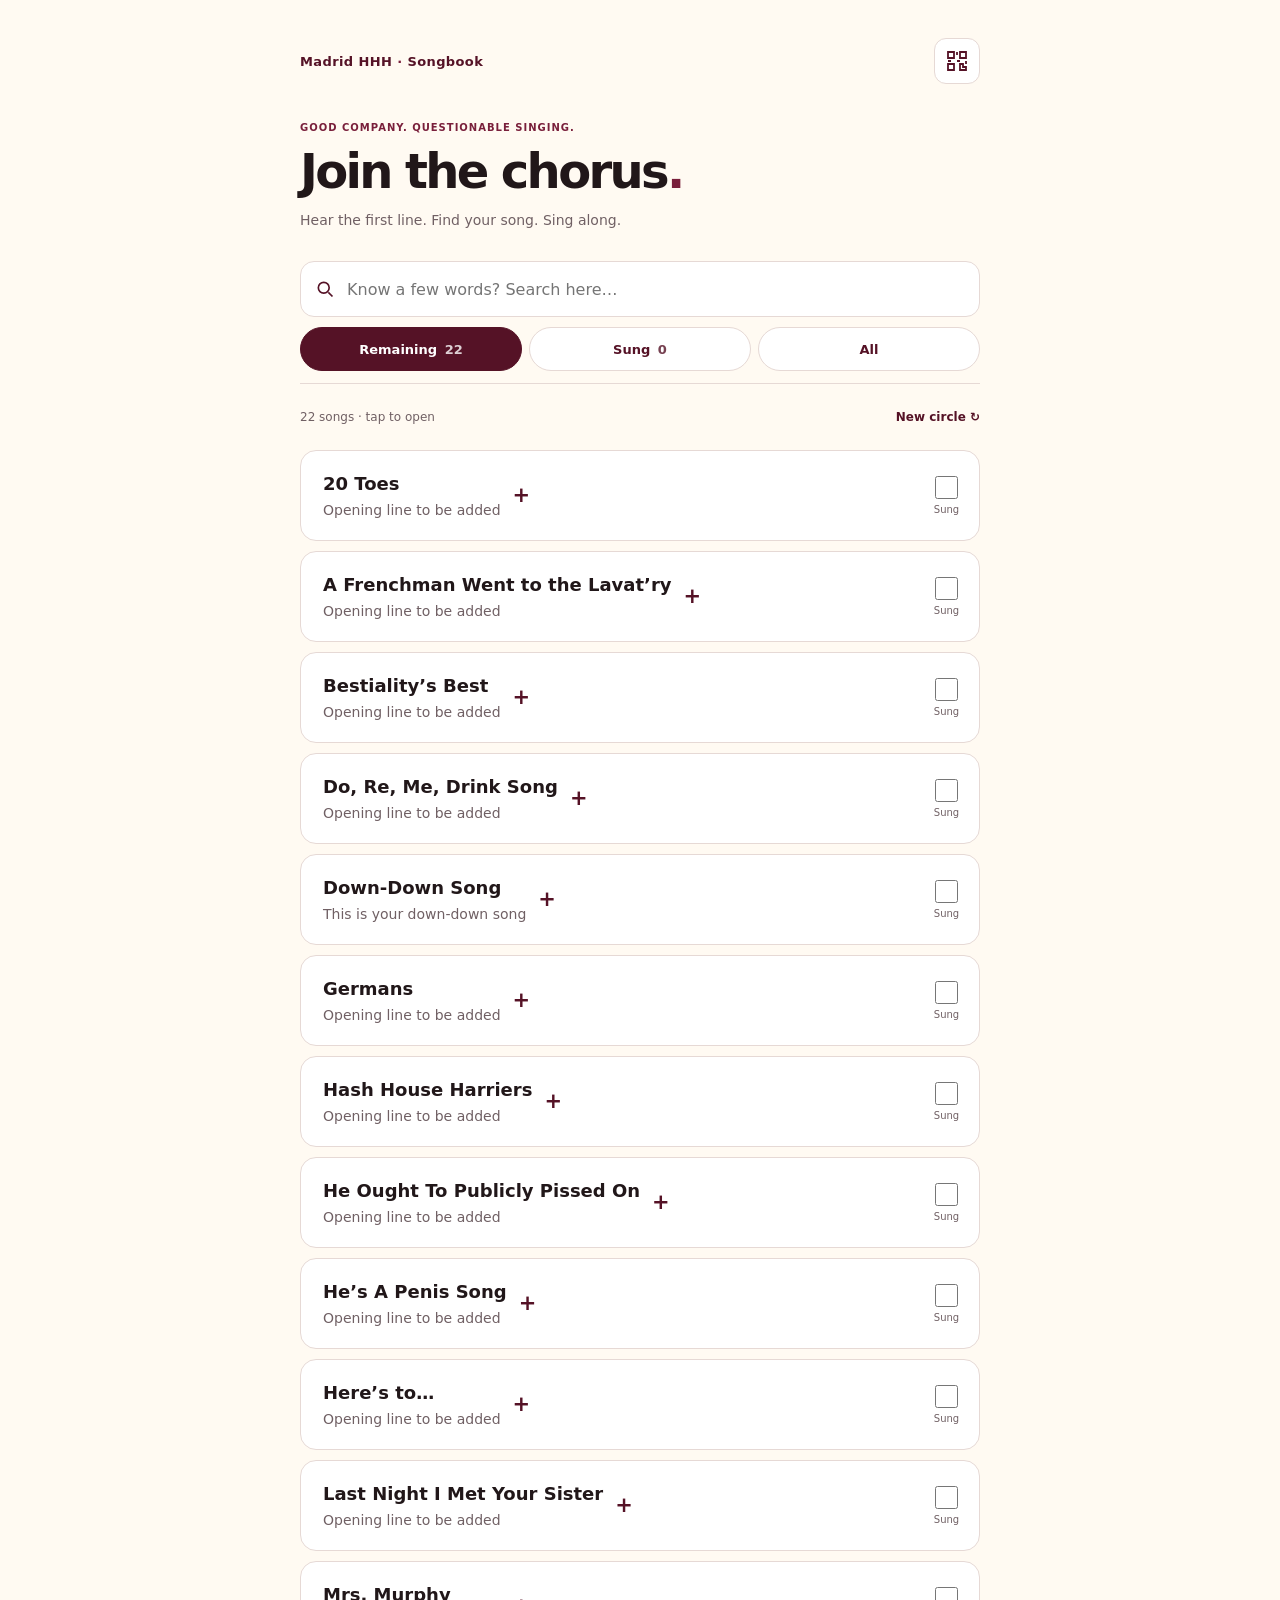
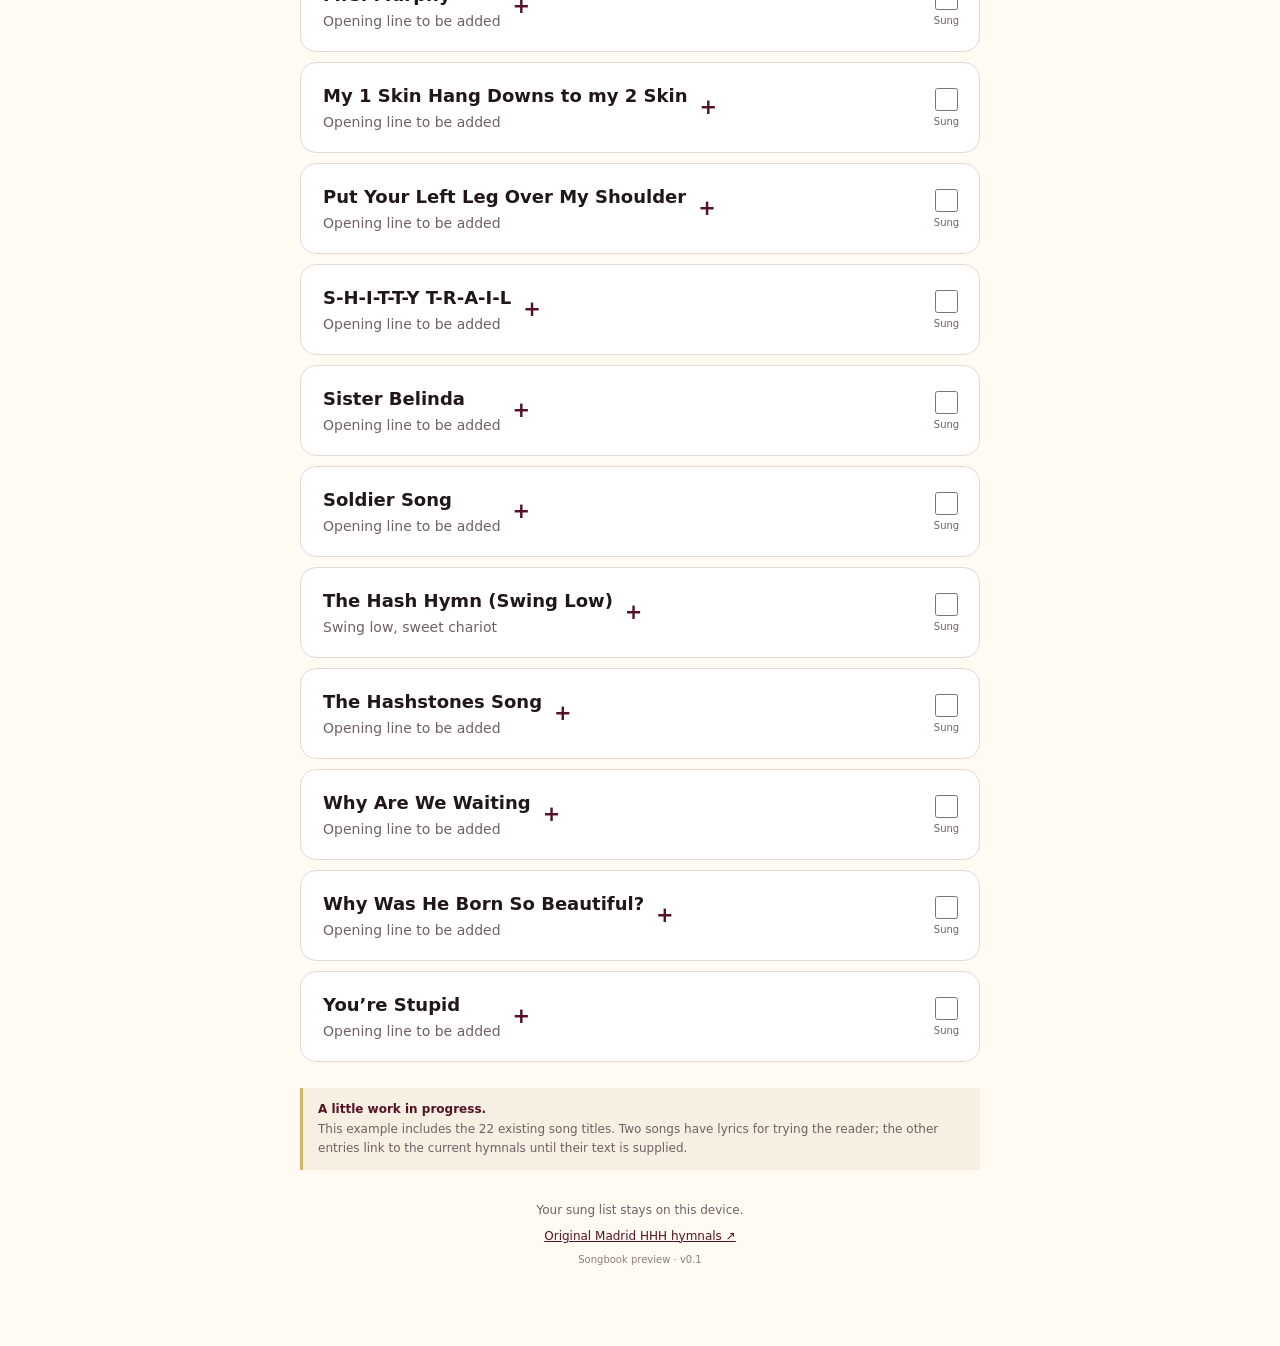
==== songs/index.html @ c1722402 "Add mobile-first pocket songbook interaction preview" ====
<!doctype html>
<html lang="en">
<head>
  <meta charset="utf-8">
  <meta name="viewport" content="width=device-width,initial-scale=1">
  <meta name="theme-color" content="#551226">
  <meta name="description" content="Madrid HHH pocket songbook. Find a song, join the chorus, and keep track of what you've sung.">
  <title>Songbook · Madrid HHH</title>
  <link rel="stylesheet" href="songbook.css">
  <script src="vendor/qrcode.js" defer></script>
  <script src="songs.js" defer></script>
  <script src="songbook.js" defer></script>
</head>
<body>
  <a class="skip" href="#songs">Skip to songs</a>
  <div class="page">
    <header>
      <div class="brand-row"><a class="brand" href="../">Madrid HHH <span>·</span> Songbook</a><button id="share" class="icon-button" aria-label="Share songbook and show QR code"><svg viewBox="0 0 24 24" fill="none" stroke="currentColor" stroke-width="1.8" aria-hidden="true"><path d="M9 3H3v6h6zM21 3h-6v6h6zM9 15H3v6h6zM15 15h3v3h3v3h-6zM21 12v3M12 3v3M12 12h3M3 12h3"/></svg></button></div>
      <div class="eyebrow">Good company. Questionable singing.</div>
      <h1>Join the chorus<span>.</span></h1>
      <p class="intro">Hear the first line. Find your song. Sing along.</p>
    </header>
    <section class="controls" aria-label="Find a song">
      <label class="search"><svg viewBox="0 0 24 24" fill="none" stroke="currentColor" stroke-width="2" aria-hidden="true"><circle cx="10.5" cy="10.5" r="6.5"/><path d="m16 16 5 5"/></svg><span class="sr-only">Search titles, opening lines or lyrics</span><input id="search" type="search" placeholder="Know a few words? Search here…" autocomplete="off"></label>
      <div class="filters" role="group" aria-label="Show songs"><button data-filter="remaining" aria-pressed="true">Remaining <span id="remaining-count"></span></button><button data-filter="sung" aria-pressed="false">Sung <span id="sung-count"></span></button><button data-filter="all" aria-pressed="false">All</button></div>
    </section>
    <div class="list-heading"><p id="results" role="status" aria-live="polite"></p><button class="text-button" id="reset">New circle ↻</button></div>
    <main id="songs" tabindex="-1"></main>
    <noscript><p>This interactive preview needs JavaScript. <a href="https://madridhhh.com/hash-hymnals/">Read the current hymnals here.</a></p></noscript>
    <aside class="preview-note"><strong>A little work in progress.</strong> This example includes the 22 existing song titles. Two songs have lyrics for trying the reader; the other entries link to the current hymnals until their text is supplied.</aside>
    <footer><p>Your sung list stays on this device.</p><a href="https://madridhhh.com/hash-hymnals/">Original Madrid HHH hymnals ↗</a><p class="version">Songbook preview · v0.1</p></footer>
  </div>
  <div id="toast" class="toast" hidden><span id="toast-message" role="status"></span><button id="undo">Undo</button></div>
  <dialog id="share-dialog" aria-labelledby="share-title"><div class="dialog-top"><h2 id="share-title">Bring everyone in.</h2><button class="icon-button close" aria-label="Close sharing">×</button></div><p>Scan this code to open the songbook.</p><div id="qr"></div><p id="local-note" hidden>This is a local preview. Its QR code will work on other phones once the page is hosted.</p><label class="sr-only" for="share-url">Songbook URL</label><input id="share-url" readonly><button id="copy" class="primary">Copy link</button><p id="copy-status" role="status"></p></dialog>
  <dialog id="reset-dialog" aria-labelledby="reset-title"><h2 id="reset-title">A fresh circle?</h2><p>Bring all your sung songs back into the list.</p><div class="dialog-actions"><button class="close">Keep this circle</button><button id="confirm-reset" class="primary">Start fresh</button></div></dialog>
</body>
</html>
---- songs/songbook.css ----
:root{--wine:#551226;--wine-mid:#791f3b;--cream:#f6efe2;--paper:#fffaf2;--ink:#211719;--muted:#706064;--line:#e6d9d5;--gold:#d7b56d;font-family:system-ui,-apple-system,BlinkMacSystemFont,"Segoe UI",sans-serif;color:var(--ink);background:var(--paper);font-synthesis:none}
*{box-sizing:border-box}body{margin:0}button,input{font:inherit}button,a,input{-webkit-tap-highlight-color:transparent}button{cursor:pointer}button:focus-visible,a:focus-visible,input:focus-visible,main:focus-visible{outline:3px solid #a76618;outline-offset:4px}a{color:var(--wine)}button{min-height:46px;border:1px solid var(--line);border-radius:12px;background:white;color:var(--wine);font-weight:650;padding:10px 14px}button:hover{background:var(--cream)}[hidden]{display:none!important}.page{width:min(100% - 36px,680px);margin:auto}header{padding:22px 0 20px}.brand-row{display:flex;align-items:center;justify-content:space-between;gap:12px;margin-bottom:28px}.brand{font-size:13px;font-weight:800;letter-spacing:.03em;text-decoration:none}.brand span,h1 span{color:var(--wine-mid)}.icon-button{width:46px;flex-shrink:0;padding:10px;display:grid;place-items:center}.icon-button svg{width:24px;height:24px}.eyebrow{text-transform:uppercase;letter-spacing:.1em;font-size:10px;font-weight:750;color:var(--wine-mid)}h1{font-size:clamp(32px,8.5vw,48px);line-height:1.1;letter-spacing:-.055em;margin:12px 0}p{line-height:1.55}.intro{color:var(--muted);font-size:14px;margin:0}.controls{position:sticky;top:0;z-index:3;background:var(--paper);padding:10px 0 12px;border-bottom:1px solid var(--line)}.search{display:flex;align-items:center;gap:10px;background:white;border:1px solid var(--line);border-radius:14px;padding:0 14px}.search svg{width:20px;height:20px;flex-shrink:0;color:var(--wine)}input[type=search]{width:100%;min-width:0;border:0;background:transparent;min-height:54px;font-size:16px;color:var(--ink)}input[type=search]:focus{outline-offset:0}.filters{display:flex;gap:7px;margin-top:10px}.filters button{border-radius:99px;min-height:44px;font-size:13px;flex:1;white-space:nowrap;padding:9px 10px}.filters button[aria-pressed=true]{background:var(--wine);color:white;border-color:var(--wine)}.filters span{opacity:.8;margin-left:3px}.list-heading{display:flex;align-items:center;justify-content:space-between;gap:8px;padding:10px 0}.list-heading p{font-size:12px;color:var(--muted);margin:0}.text-button{border:0;background:transparent;font-size:12px;padding-right:0}.song{background:white;border:1px solid var(--line);border-radius:16px;margin-bottom:10px;overflow:hidden;scroll-margin-top:150px}.song.open{border-color:#b58a97;box-shadow:0 6px 22px #55122609}.song-heading{display:flex;align-items:center;margin:0}.toggle{display:flex;align-items:center;justify-content:space-between;gap:12px;flex:1;min-width:0;border:0;text-align:left;padding:18px 16px;border-radius:0;background:transparent;min-height:89px;color:var(--ink)}.song-title{display:block;font-size:16px;font-weight:750;line-height:1.35;overflow-wrap:anywhere}.first-line{display:block;font-size:13px;line-height:1.4;font-weight:400;color:var(--muted);margin-top:5px}.chevron{font-size:21px;line-height:1;color:var(--wine);flex-shrink:0}.sung-label{padding:10px 15px 10px 5px;display:flex;align-items:center;flex-direction:column;gap:5px;color:var(--muted);font-size:10px;cursor:pointer;min-width:55px}.sung-label input{width:23px;height:23px;margin:0;accent-color:var(--wine);cursor:pointer}.lyrics-panel{padding:0 18px 20px;border-top:1px solid var(--line)}.reader-tools{display:flex;align-items:center;justify-content:space-between;gap:10px;padding:12px 0}.reader-tools small{color:var(--muted);font-size:11px}.reader-tools button{padding:6px 11px;min-width:44px}.lyrics{white-space:pre-wrap;font-size:var(--lyric-size,20px);line-height:1.65;margin:10px 0 24px;overflow-wrap:anywhere}.lyric-note{font-size:13px;color:var(--muted)}.missing{background:var(--paper);padding:16px;border-radius:12px;font-size:14px}.empty{text-align:center;padding:40px 15px;color:var(--muted)}.empty strong{display:block;color:var(--wine);font-size:21px}.preview-note{font-size:12px;color:var(--muted);border-left:3px solid var(--gold);padding:12px 15px;margin-top:26px;background:var(--cream);line-height:1.6}.preview-note strong{display:block;color:var(--wine)}footer{text-align:center;color:var(--muted);font-size:12px;padding:22px 0 70px}footer p{margin:9px 0}.version{font-size:10px;opacity:.8}.toast{position:fixed;bottom:max(18px,env(safe-area-inset-bottom));left:50%;transform:translateX(-50%);z-index:8;width:min(calc(100% - 28px),470px);display:flex;align-items:center;justify-content:space-between;gap:12px;background:var(--wine);color:white;padding:10px 16px;border-radius:15px;box-shadow:0 5px 25px #21171930;font-size:13px}.toast button{background:transparent;color:white;border-color:#ffffff66}dialog{border:1px solid var(--line);border-radius:22px;padding:24px;width:min(calc(100% - 30px),420px);color:var(--ink);background:var(--paper)}dialog::backdrop{background:#21171999}dialog h2{font-size:24px;letter-spacing:-.04em;margin:0}.dialog-top{display:flex;align-items:center;justify-content:space-between;gap:10px}.dialog-top .close{font-size:23px}dialog p{font-size:14px;color:var(--muted)}#qr{background:white;padding:16px;border-radius:14px;display:grid;place-items:center}#qr svg{display:block;width:min(100%,240px);height:auto}#share-url{width:100%;padding:12px;border:1px solid var(--line);border-radius:10px;font-size:12px;margin:16px 0;min-height:44px}.primary{background:var(--wine);color:white;border-color:var(--wine)}.primary:hover{background:var(--wine-mid)}#copy{width:100%}.dialog-actions{display:flex;gap:10px;margin-top:20px}.dialog-actions button{flex:1}.sr-only{position:absolute;width:1px;height:1px;padding:0;margin:-1px;overflow:hidden;clip:rect(0,0,0,0);white-space:nowrap;border:0}.skip{position:absolute;left:12px;top:-100px;z-index:10;background:white;padding:14px}.skip:focus{top:12px}@media(min-width:700px){header{padding-top:38px}.brand-row{margin-bottom:38px}.toggle{padding:20px 22px}.song-title{font-size:18px}.first-line{font-size:14px}}@media(prefers-reduced-motion:no-preference){.song{transition:border-color .15s}.chevron{transition:transform .15s}}@media print{.controls,.list-heading,.sung-label,footer,.toast,.reader-tools,.preview-note,#share{display:none}.lyrics-panel[hidden]{display:block!important}.song{break-inside:avoid}.page{width:100%}}
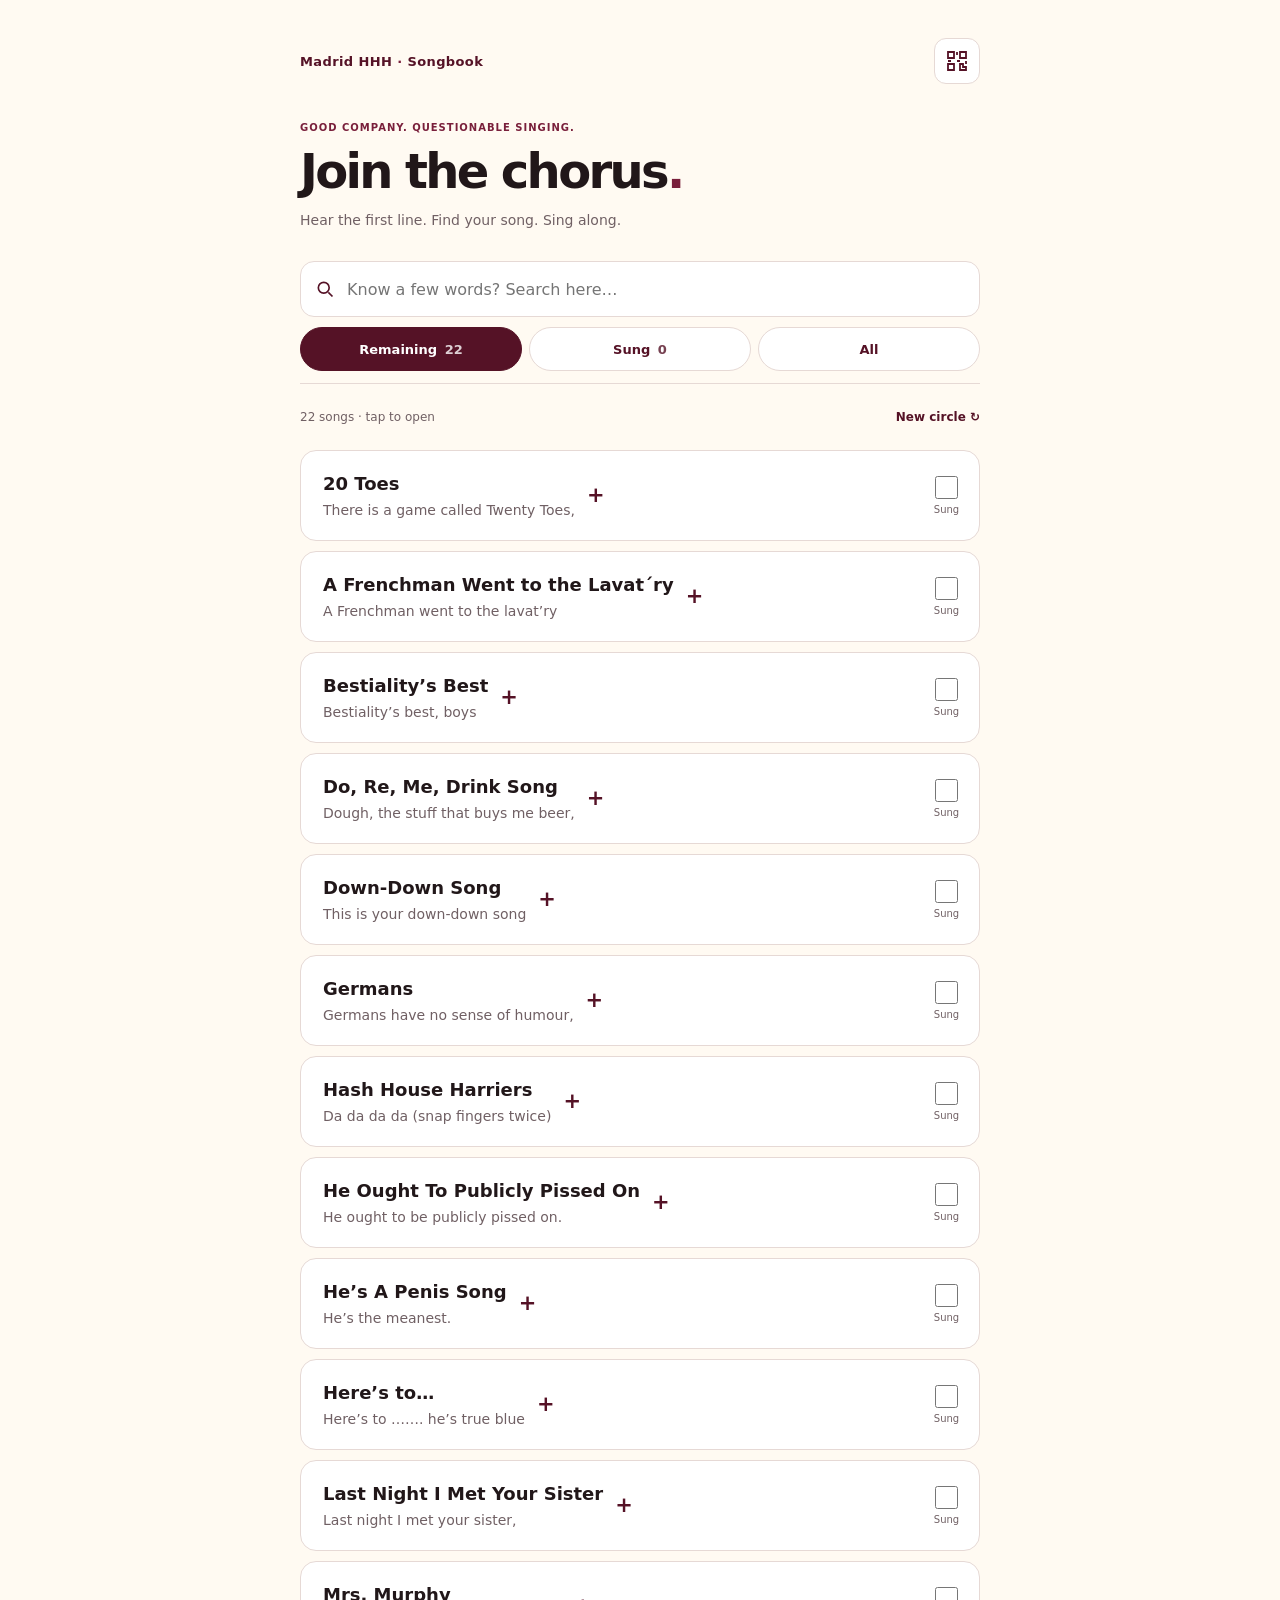
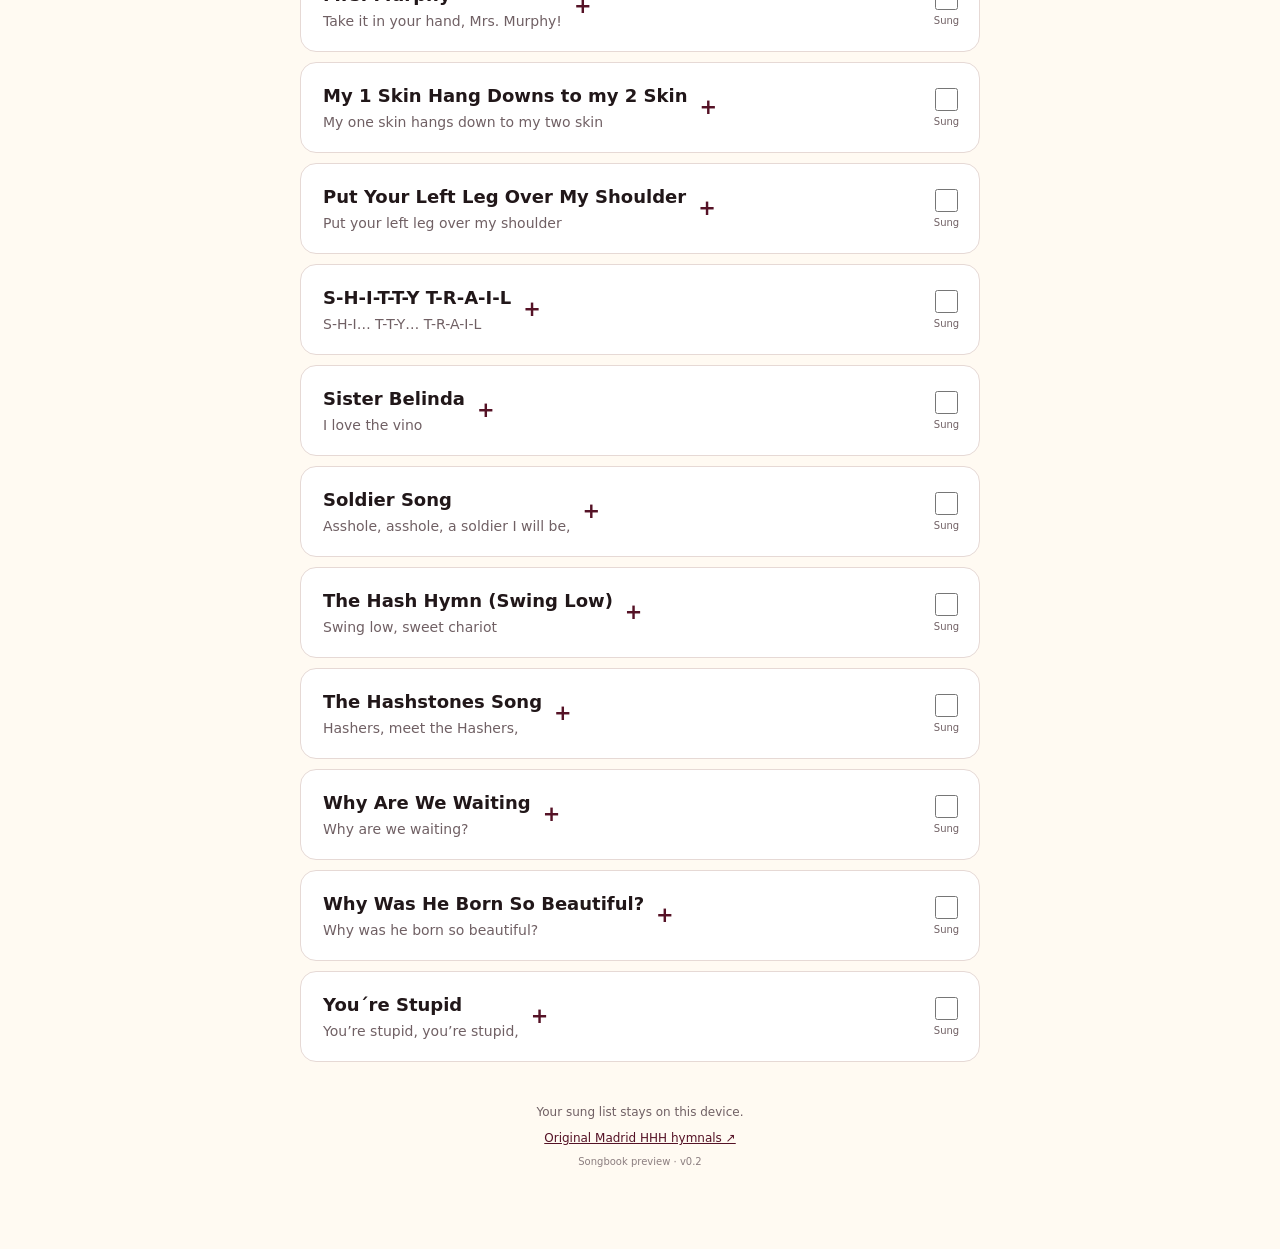
==== commit 962dbcb3: "Populate all 22 songs with user-supplied Madrid lyrics" ====
--- a/songs/index.html
+++ b/songs/index.html
@@ -27,8 +27,7 @@
     <div class="list-heading"><p id="results" role="status" aria-live="polite"></p><button class="text-button" id="reset">New circle ↻</button></div>
     <main id="songs" tabindex="-1"></main>
     <noscript><p>This interactive preview needs JavaScript. <a href="https://madridhhh.com/hash-hymnals/">Read the current hymnals here.</a></p></noscript>
-    <aside class="preview-note"><strong>A little work in progress.</strong> This example includes the 22 existing song titles. Two songs have lyrics for trying the reader; the other entries link to the current hymnals until their text is supplied.</aside>
-    <footer><p>Your sung list stays on this device.</p><a href="https://madridhhh.com/hash-hymnals/">Original Madrid HHH hymnals ↗</a><p class="version">Songbook preview · v0.1</p></footer>
+    <footer><p>Your sung list stays on this device.</p><a href="https://madridhhh.com/hash-hymnals/">Original Madrid HHH hymnals ↗</a><p class="version">Songbook preview · v0.2</p></footer>
   </div>
   <div id="toast" class="toast" hidden><span id="toast-message" role="status"></span><button id="undo">Undo</button></div>
   <dialog id="share-dialog" aria-labelledby="share-title"><div class="dialog-top"><h2 id="share-title">Bring everyone in.</h2><button class="icon-button close" aria-label="Close sharing">×</button></div><p>Scan this code to open the songbook.</p><div id="qr"></div><p id="local-note" hidden>This is a local preview. Its QR code will work on other phones once the page is hosted.</p><label class="sr-only" for="share-url">Songbook URL</label><input id="share-url" readonly><button id="copy" class="primary">Copy link</button><p id="copy-status" role="status"></p></dialog>
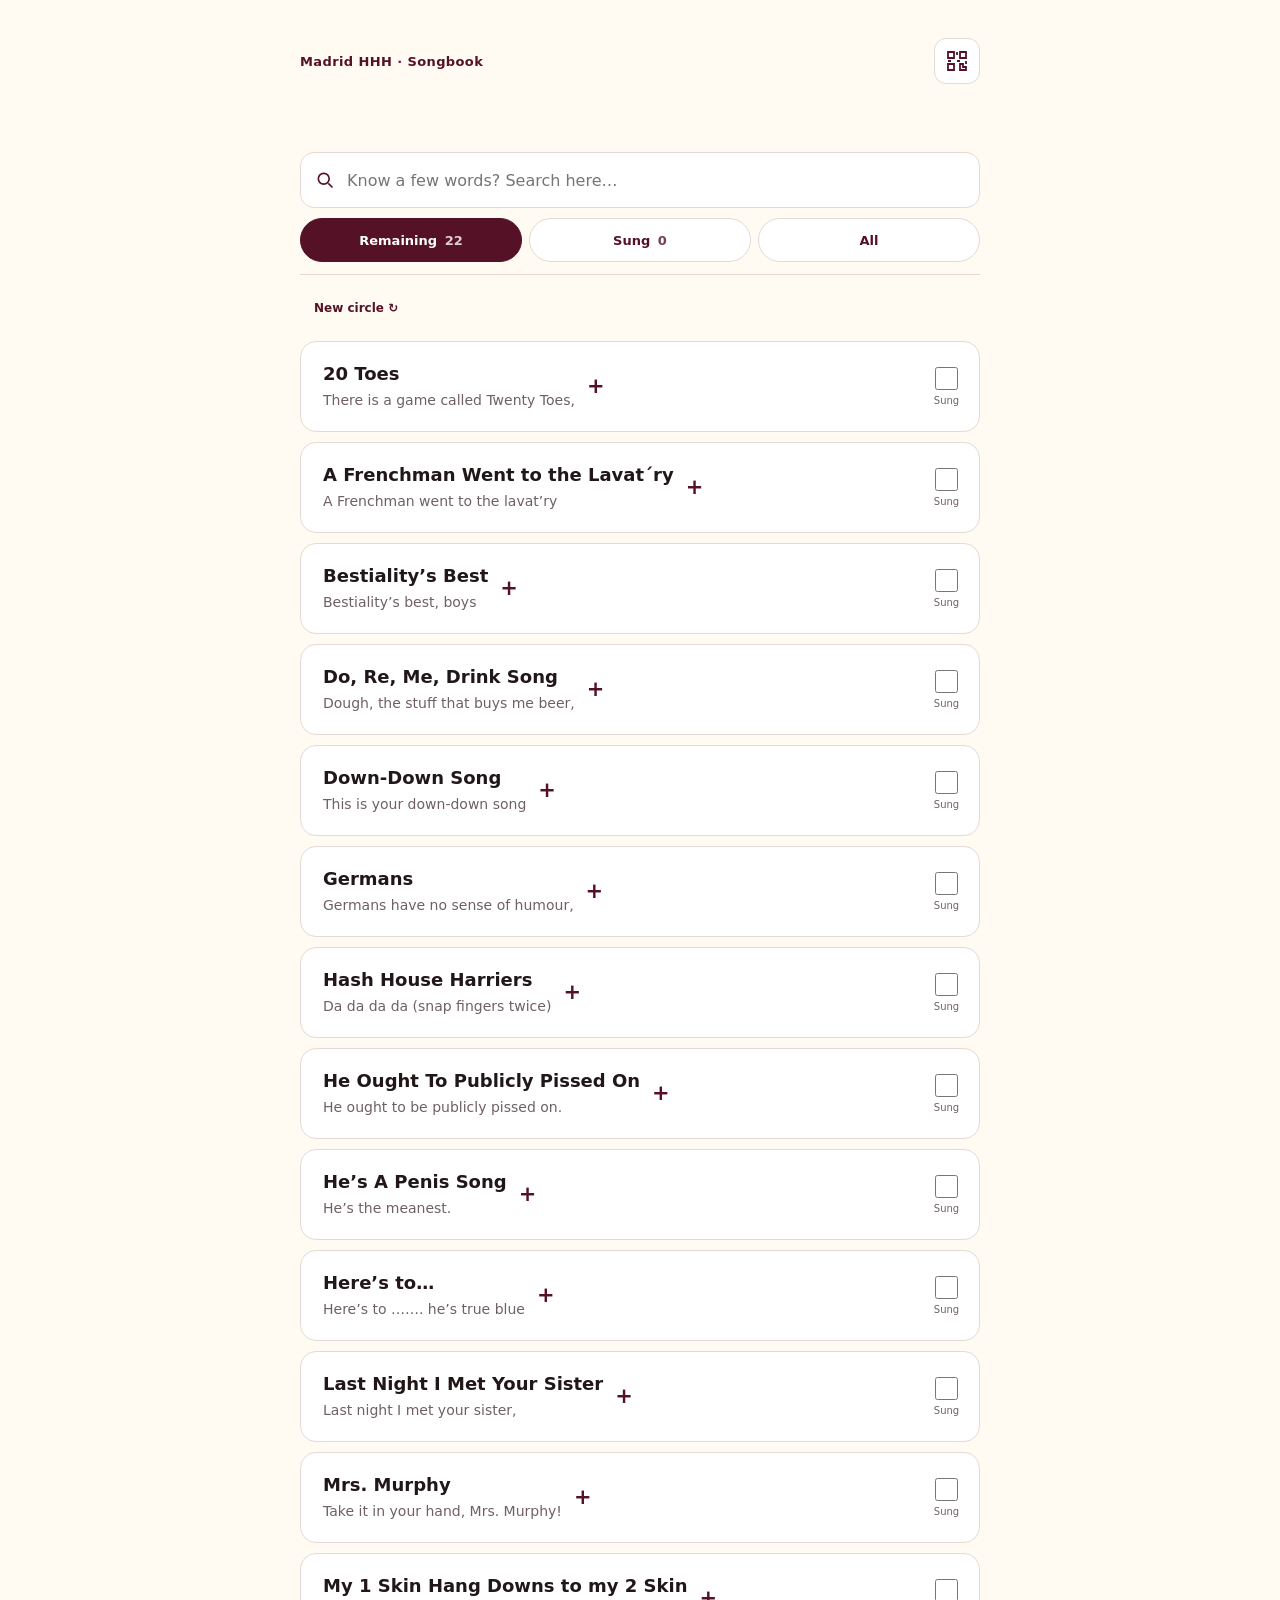
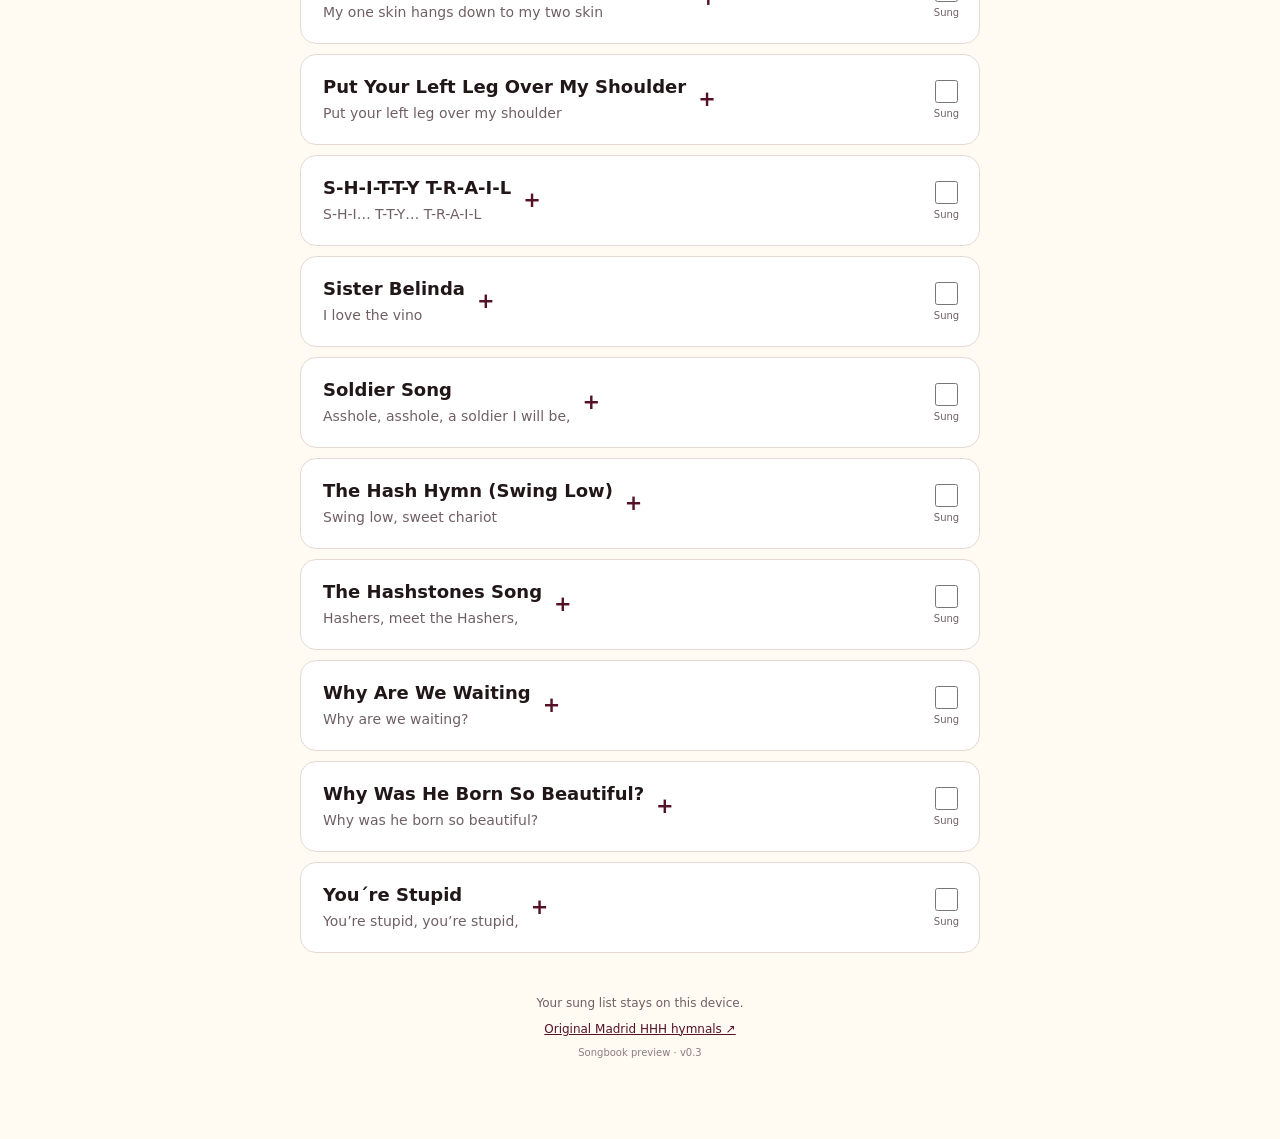
==== commit 3e479e98: "Remove songbook intro copy and visible result count" ====
--- a/songs/index.html
+++ b/songs/index.html
@@ -16,18 +16,16 @@
   <div class="page">
     <header>
       <div class="brand-row"><a class="brand" href="../">Madrid HHH <span>·</span> Songbook</a><button id="share" class="icon-button" aria-label="Share songbook and show QR code"><svg viewBox="0 0 24 24" fill="none" stroke="currentColor" stroke-width="1.8" aria-hidden="true"><path d="M9 3H3v6h6zM21 3h-6v6h6zM9 15H3v6h6zM15 15h3v3h3v3h-6zM21 12v3M12 3v3M12 12h3M3 12h3"/></svg></button></div>
-      <div class="eyebrow">Good company. Questionable singing.</div>
-      <h1>Join the chorus<span>.</span></h1>
-      <p class="intro">Hear the first line. Find your song. Sing along.</p>
+      <h1 class="sr-only">Madrid HHH Songbook</h1>
     </header>
     <section class="controls" aria-label="Find a song">
       <label class="search"><svg viewBox="0 0 24 24" fill="none" stroke="currentColor" stroke-width="2" aria-hidden="true"><circle cx="10.5" cy="10.5" r="6.5"/><path d="m16 16 5 5"/></svg><span class="sr-only">Search titles, opening lines or lyrics</span><input id="search" type="search" placeholder="Know a few words? Search here…" autocomplete="off"></label>
       <div class="filters" role="group" aria-label="Show songs"><button data-filter="remaining" aria-pressed="true">Remaining <span id="remaining-count"></span></button><button data-filter="sung" aria-pressed="false">Sung <span id="sung-count"></span></button><button data-filter="all" aria-pressed="false">All</button></div>
     </section>
-    <div class="list-heading"><p id="results" role="status" aria-live="polite"></p><button class="text-button" id="reset">New circle ↻</button></div>
+    <div class="list-heading"><p id="results" class="sr-only" role="status" aria-live="polite"></p><button class="text-button" id="reset">New circle ↻</button></div>
     <main id="songs" tabindex="-1"></main>
     <noscript><p>This interactive preview needs JavaScript. <a href="https://madridhhh.com/hash-hymnals/">Read the current hymnals here.</a></p></noscript>
-    <footer><p>Your sung list stays on this device.</p><a href="https://madridhhh.com/hash-hymnals/">Original Madrid HHH hymnals ↗</a><p class="version">Songbook preview · v0.2</p></footer>
+    <footer><p>Your sung list stays on this device.</p><a href="https://madridhhh.com/hash-hymnals/">Original Madrid HHH hymnals ↗</a><p class="version">Songbook preview · v0.3</p></footer>
   </div>
   <div id="toast" class="toast" hidden><span id="toast-message" role="status"></span><button id="undo">Undo</button></div>
   <dialog id="share-dialog" aria-labelledby="share-title"><div class="dialog-top"><h2 id="share-title">Bring everyone in.</h2><button class="icon-button close" aria-label="Close sharing">×</button></div><p>Scan this code to open the songbook.</p><div id="qr"></div><p id="local-note" hidden>This is a local preview. Its QR code will work on other phones once the page is hosted.</p><label class="sr-only" for="share-url">Songbook URL</label><input id="share-url" readonly><button id="copy" class="primary">Copy link</button><p id="copy-status" role="status"></p></dialog>
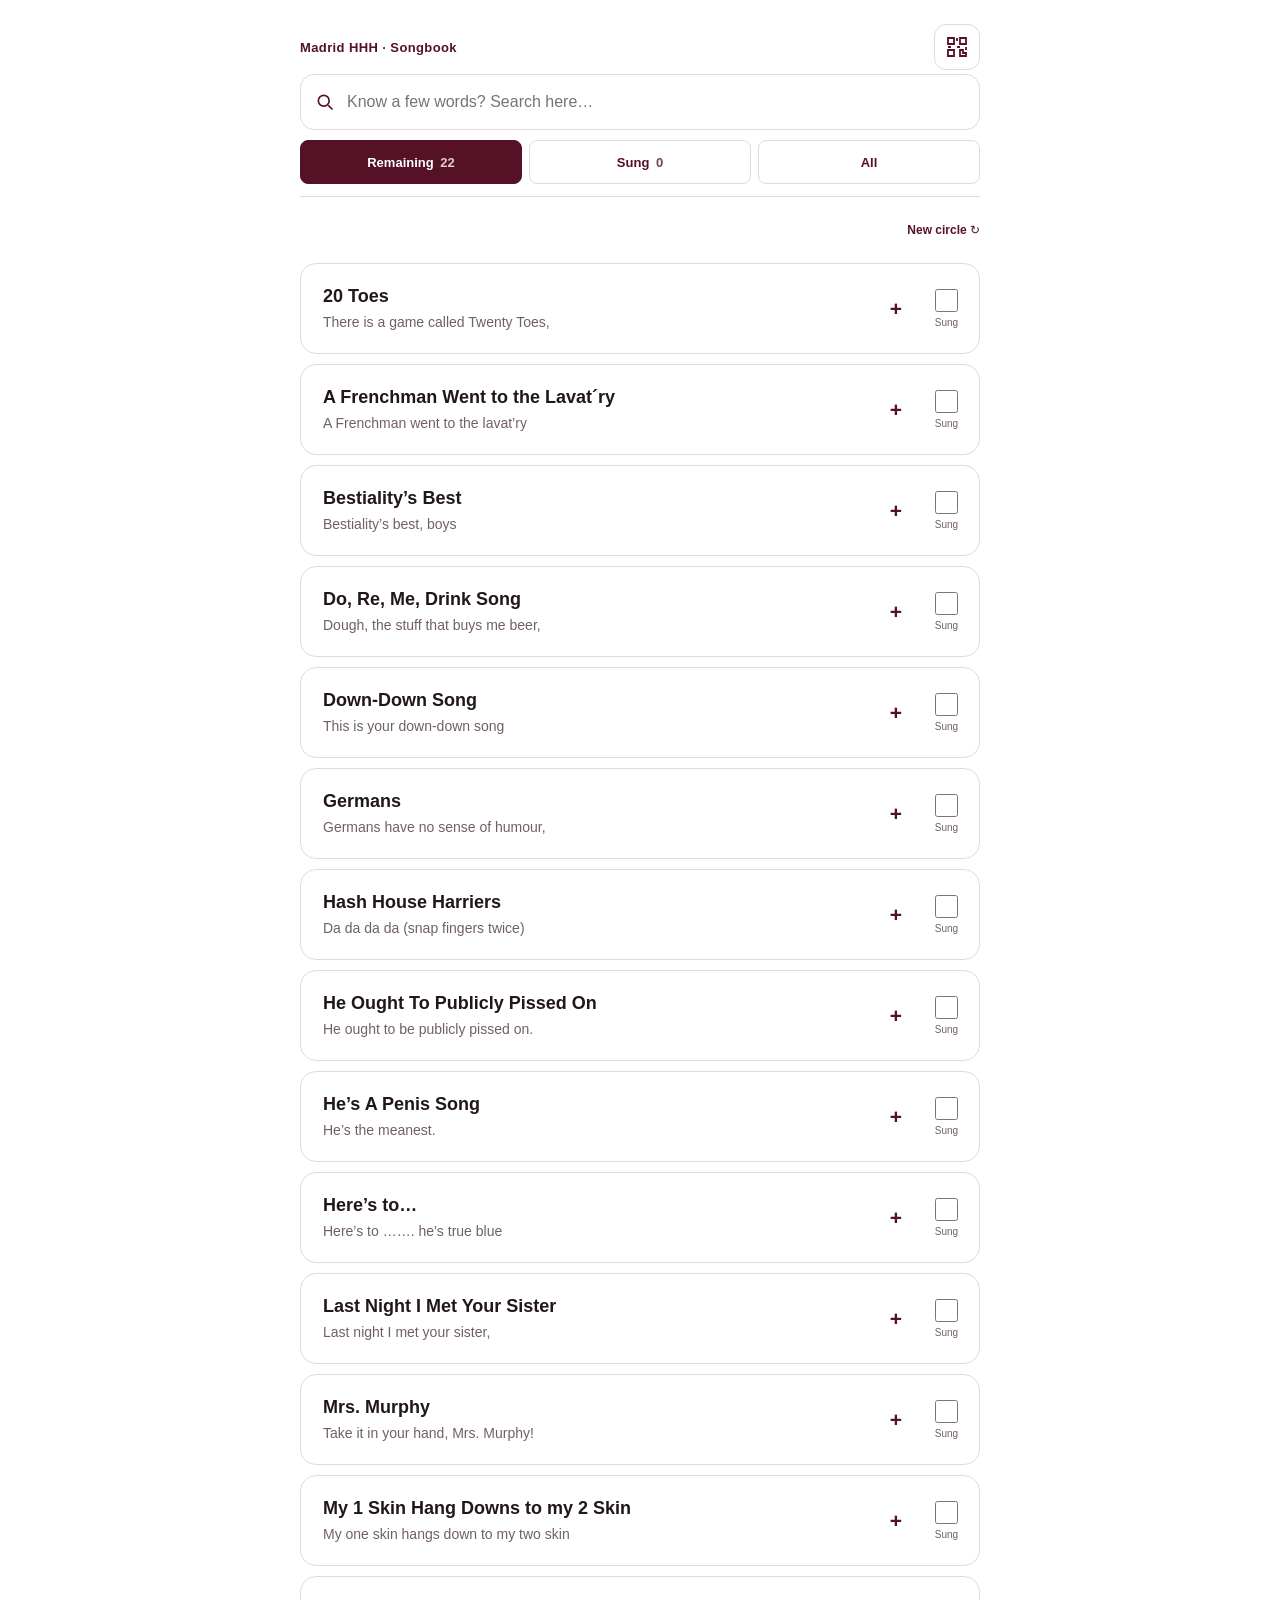
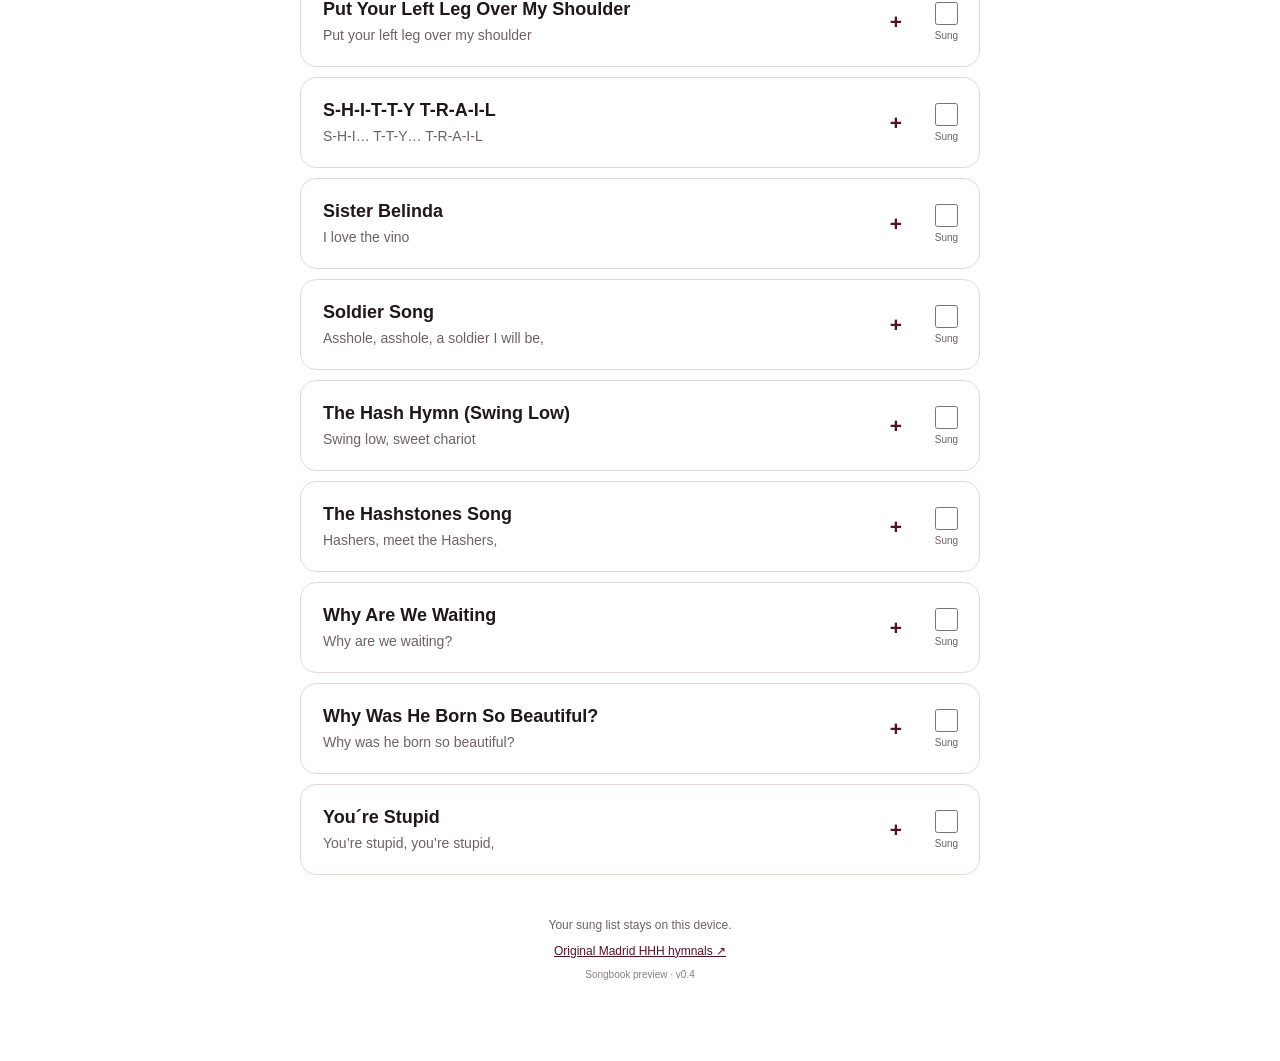
==== commit b73346d1: "Bump preview version and refresh songbook styles" ====
--- a/songs/index.html
+++ b/songs/index.html
@@ -6,7 +6,7 @@
   <meta name="theme-color" content="#551226">
   <meta name="description" content="Madrid HHH pocket songbook. Find a song, join the chorus, and keep track of what you've sung.">
   <title>Songbook · Madrid HHH</title>
-  <link rel="stylesheet" href="songbook.css">
+  <link rel="stylesheet" href="songbook.css?v=0.4">
   <script src="vendor/qrcode.js" defer></script>
   <script src="songs.js" defer></script>
   <script src="songbook.js" defer></script>
@@ -25,7 +25,7 @@
     <div class="list-heading"><p id="results" class="sr-only" role="status" aria-live="polite"></p><button class="text-button" id="reset">New circle ↻</button></div>
     <main id="songs" tabindex="-1"></main>
     <noscript><p>This interactive preview needs JavaScript. <a href="https://madridhhh.com/hash-hymnals/">Read the current hymnals here.</a></p></noscript>
-    <footer><p>Your sung list stays on this device.</p><a href="https://madridhhh.com/hash-hymnals/">Original Madrid HHH hymnals ↗</a><p class="version">Songbook preview · v0.3</p></footer>
+    <footer><p>Your sung list stays on this device.</p><a href="https://madridhhh.com/hash-hymnals/">Original Madrid HHH hymnals ↗</a><p class="version">Songbook preview · v0.4</p></footer>
   </div>
   <div id="toast" class="toast" hidden><span id="toast-message" role="status"></span><button id="undo">Undo</button></div>
   <dialog id="share-dialog" aria-labelledby="share-title"><div class="dialog-top"><h2 id="share-title">Bring everyone in.</h2><button class="icon-button close" aria-label="Close sharing">×</button></div><p>Scan this code to open the songbook.</p><div id="qr"></div><p id="local-note" hidden>This is a local preview. Its QR code will work on other phones once the page is hosted.</p><label class="sr-only" for="share-url">Songbook URL</label><input id="share-url" readonly><button id="copy" class="primary">Copy link</button><p id="copy-status" role="status"></p></dialog>
--- a/songs/songbook.css
+++ b/songs/songbook.css
@@ -1,2 +1,2 @@
-:root{--wine:#551226;--wine-mid:#791f3b;--cream:#f6efe2;--paper:#fffaf2;--ink:#211719;--muted:#706064;--line:#e6d9d5;--gold:#d7b56d;font-family:system-ui,-apple-system,BlinkMacSystemFont,"Segoe UI",sans-serif;color:var(--ink);background:var(--paper);font-synthesis:none}
-*{box-sizing:border-box}body{margin:0}button,input{font:inherit}button,a,input{-webkit-tap-highlight-color:transparent}button{cursor:pointer}button:focus-visible,a:focus-visible,input:focus-visible,main:focus-visible{outline:3px solid #a76618;outline-offset:4px}a{color:var(--wine)}button{min-height:46px;border:1px solid var(--line);border-radius:12px;background:white;color:var(--wine);font-weight:650;padding:10px 14px}button:hover{background:var(--cream)}[hidden]{display:none!important}.page{width:min(100% - 36px,680px);margin:auto}header{padding:22px 0 20px}.brand-row{display:flex;align-items:center;justify-content:space-between;gap:12px;margin-bottom:28px}.brand{font-size:13px;font-weight:800;letter-spacing:.03em;text-decoration:none}.brand span,h1 span{color:var(--wine-mid)}.icon-button{width:46px;flex-shrink:0;padding:10px;display:grid;place-items:center}.icon-button svg{width:24px;height:24px}.eyebrow{text-transform:uppercase;letter-spacing:.1em;font-size:10px;font-weight:750;color:var(--wine-mid)}h1{font-size:clamp(32px,8.5vw,48px);line-height:1.1;letter-spacing:-.055em;margin:12px 0}p{line-height:1.55}.intro{color:var(--muted);font-size:14px;margin:0}.controls{position:sticky;top:0;z-index:3;background:var(--paper);padding:10px 0 12px;border-bottom:1px solid var(--line)}.search{display:flex;align-items:center;gap:10px;background:white;border:1px solid var(--line);border-radius:14px;padding:0 14px}.search svg{width:20px;height:20px;flex-shrink:0;color:var(--wine)}input[type=search]{width:100%;min-width:0;border:0;background:transparent;min-height:54px;font-size:16px;color:var(--ink)}input[type=search]:focus{outline-offset:0}.filters{display:flex;gap:7px;margin-top:10px}.filters button{border-radius:99px;min-height:44px;font-size:13px;flex:1;white-space:nowrap;padding:9px 10px}.filters button[aria-pressed=true]{background:var(--wine);color:white;border-color:var(--wine)}.filters span{opacity:.8;margin-left:3px}.list-heading{display:flex;align-items:center;justify-content:space-between;gap:8px;padding:10px 0}.list-heading p{font-size:12px;color:var(--muted);margin:0}.text-button{border:0;background:transparent;font-size:12px;padding-right:0}.song{background:white;border:1px solid var(--line);border-radius:16px;margin-bottom:10px;overflow:hidden;scroll-margin-top:150px}.song.open{border-color:#b58a97;box-shadow:0 6px 22px #55122609}.song-heading{display:flex;align-items:center;margin:0}.toggle{display:flex;align-items:center;justify-content:space-between;gap:12px;flex:1;min-width:0;border:0;text-align:left;padding:18px 16px;border-radius:0;background:transparent;min-height:89px;color:var(--ink)}.song-title{display:block;font-size:16px;font-weight:750;line-height:1.35;overflow-wrap:anywhere}.first-line{display:block;font-size:13px;line-height:1.4;font-weight:400;color:var(--muted);margin-top:5px}.chevron{font-size:21px;line-height:1;color:var(--wine);flex-shrink:0}.sung-label{padding:10px 15px 10px 5px;display:flex;align-items:center;flex-direction:column;gap:5px;color:var(--muted);font-size:10px;cursor:pointer;min-width:55px}.sung-label input{width:23px;height:23px;margin:0;accent-color:var(--wine);cursor:pointer}.lyrics-panel{padding:0 18px 20px;border-top:1px solid var(--line)}.reader-tools{display:flex;align-items:center;justify-content:space-between;gap:10px;padding:12px 0}.reader-tools small{color:var(--muted);font-size:11px}.reader-tools button{padding:6px 11px;min-width:44px}.lyrics{white-space:pre-wrap;font-size:var(--lyric-size,20px);line-height:1.65;margin:10px 0 24px;overflow-wrap:anywhere}.lyric-note{font-size:13px;color:var(--muted)}.missing{background:var(--paper);padding:16px;border-radius:12px;font-size:14px}.empty{text-align:center;padding:40px 15px;color:var(--muted)}.empty strong{display:block;color:var(--wine);font-size:21px}.preview-note{font-size:12px;color:var(--muted);border-left:3px solid var(--gold);padding:12px 15px;margin-top:26px;background:var(--cream);line-height:1.6}.preview-note strong{display:block;color:var(--wine)}footer{text-align:center;color:var(--muted);font-size:12px;padding:22px 0 70px}footer p{margin:9px 0}.version{font-size:10px;opacity:.8}.toast{position:fixed;bottom:max(18px,env(safe-area-inset-bottom));left:50%;transform:translateX(-50%);z-index:8;width:min(calc(100% - 28px),470px);display:flex;align-items:center;justify-content:space-between;gap:12px;background:var(--wine);color:white;padding:10px 16px;border-radius:15px;box-shadow:0 5px 25px #21171930;font-size:13px}.toast button{background:transparent;color:white;border-color:#ffffff66}dialog{border:1px solid var(--line);border-radius:22px;padding:24px;width:min(calc(100% - 30px),420px);color:var(--ink);background:var(--paper)}dialog::backdrop{background:#21171999}dialog h2{font-size:24px;letter-spacing:-.04em;margin:0}.dialog-top{display:flex;align-items:center;justify-content:space-between;gap:10px}.dialog-top .close{font-size:23px}dialog p{font-size:14px;color:var(--muted)}#qr{background:white;padding:16px;border-radius:14px;display:grid;place-items:center}#qr svg{display:block;width:min(100%,240px);height:auto}#share-url{width:100%;padding:12px;border:1px solid var(--line);border-radius:10px;font-size:12px;margin:16px 0;min-height:44px}.primary{background:var(--wine);color:white;border-color:var(--wine)}.primary:hover{background:var(--wine-mid)}#copy{width:100%}.dialog-actions{display:flex;gap:10px;margin-top:20px}.dialog-actions button{flex:1}.sr-only{position:absolute;width:1px;height:1px;padding:0;margin:-1px;overflow:hidden;clip:rect(0,0,0,0);white-space:nowrap;border:0}.skip{position:absolute;left:12px;top:-100px;z-index:10;background:white;padding:14px}.skip:focus{top:12px}@media(min-width:700px){header{padding-top:38px}.brand-row{margin-bottom:38px}.toggle{padding:20px 22px}.song-title{font-size:18px}.first-line{font-size:14px}}@media(prefers-reduced-motion:no-preference){.song{transition:border-color .15s}.chevron{transition:transform .15s}}@media print{.controls,.list-heading,.sung-label,footer,.toast,.reader-tools,.preview-note,#share{display:none}.lyrics-panel[hidden]{display:block!important}.song{break-inside:avoid}.page{width:100%}}
+:root{--wine:#551226;--wine-mid:#791f3b;--cream:#f6efe2;--paper:#ffffff;--ink:#211719;--muted:#706064;--line:#e6d9d5;--gold:#d7b56d;font-family:"Trebuchet MS",Arial,sans-serif;color:var(--ink);background:var(--paper);font-synthesis:none}
+*{box-sizing:border-box}body{margin:0}button,input{font:inherit}button,a,input{-webkit-tap-highlight-color:transparent}button{cursor:pointer}button:focus-visible,a:focus-visible,input:focus-visible,main:focus-visible{outline:3px solid #a76618;outline-offset:4px}a{color:var(--wine)}button{min-height:46px;border:1px solid var(--line);border-radius:12px;background:white;color:var(--wine);font-weight:650;padding:10px 14px}button:hover{background:var(--cream)}[hidden]{display:none!important}.page{width:min(100% - 36px,680px);margin:auto}header{padding:16px 0 0}.brand-row{display:flex;align-items:center;justify-content:space-between;gap:12px;margin-bottom:0}.brand{font-size:13px;font-weight:800;letter-spacing:.03em;text-decoration:none}.brand span,h1 span{color:var(--wine-mid)}.icon-button{width:46px;flex-shrink:0;padding:10px;display:grid;place-items:center}.icon-button svg{width:24px;height:24px}.eyebrow{text-transform:uppercase;letter-spacing:.1em;font-size:10px;font-weight:750;color:var(--wine-mid)}h1{font-size:clamp(32px,8.5vw,48px);line-height:1.1;letter-spacing:-.055em;margin:12px 0}p{line-height:1.55}.intro{color:var(--muted);font-size:14px;margin:0}.controls{position:sticky;top:0;z-index:3;background:var(--paper);padding:4px 0 12px;border-bottom:1px solid var(--line)}.search{display:flex;align-items:center;gap:10px;background:white;border:1px solid var(--line);border-radius:14px;padding:0 14px}.search svg{width:20px;height:20px;flex-shrink:0;color:var(--wine)}input[type=search]{width:100%;min-width:0;border:0;background:transparent;min-height:54px;font-size:16px;color:var(--ink)}input[type=search]:focus{outline-offset:0}.filters{display:flex;gap:7px;margin-top:10px}.filters button{border-radius:8px;min-height:44px;font-size:13px;flex:1;white-space:nowrap;padding:9px 10px}.filters button[aria-pressed=true]{background:var(--wine);color:white;border-color:var(--wine)}.filters span{opacity:.8;margin-left:3px}.list-heading{display:flex;align-items:center;justify-content:flex-end;gap:8px;padding:10px 0}.list-heading p{font-size:12px;color:var(--muted);margin:0}.text-button{border:0;background:transparent;font-size:12px;padding-right:0}.song{background:white;border:1px solid var(--line);border-radius:16px;margin-bottom:10px;overflow:hidden;scroll-margin-top:150px}.song.open{border-color:#b58a97;box-shadow:0 6px 22px #55122609}.song-heading{display:flex;align-items:center;margin:0}.toggle{width:100%;display:flex;align-items:center;justify-content:space-between;gap:12px;flex:1;min-width:0;border:0;text-align:left;padding:18px 16px;border-radius:0;background:transparent;min-height:89px;color:var(--ink)}.toggle>span:first-child{flex:1;min-width:0}.song-title{display:block;font-size:16px;font-weight:750;line-height:1.35;overflow-wrap:anywhere}.first-line{display:block;font-size:13px;line-height:1.4;font-weight:400;color:var(--muted);margin-top:5px}.chevron{font-size:21px;line-height:1;color:var(--wine);flex-shrink:0}.sung-label{padding:10px 15px 10px 5px;display:flex;align-items:center;flex-direction:column;gap:5px;color:var(--muted);font-size:10px;cursor:pointer;min-width:55px}.sung-label input{width:23px;height:23px;margin:0;accent-color:var(--wine);cursor:pointer}.lyrics-panel{padding:0 18px 20px;border-top:1px solid var(--line)}.reader-tools{display:flex;align-items:center;justify-content:space-between;gap:10px;padding:12px 0}.reader-tools small{color:var(--muted);font-size:11px}.reader-tools button{padding:6px 11px;min-width:44px}.lyrics{white-space:pre-wrap;font-size:var(--lyric-size,20px);line-height:1.65;margin:10px 0 24px;overflow-wrap:anywhere}.lyric-note{font-size:13px;color:var(--muted)}.missing{background:var(--paper);padding:16px;border-radius:12px;font-size:14px}.empty{text-align:center;padding:40px 15px;color:var(--muted)}.empty strong{display:block;color:var(--wine);font-size:21px}.preview-note{font-size:12px;color:var(--muted);border-left:3px solid var(--gold);padding:12px 15px;margin-top:26px;background:var(--cream);line-height:1.6}.preview-note strong{display:block;color:var(--wine)}footer{text-align:center;color:var(--muted);font-size:12px;padding:22px 0 70px}footer p{margin:9px 0}.version{font-size:10px;opacity:.8}.toast{position:fixed;bottom:max(18px,env(safe-area-inset-bottom));left:50%;transform:translateX(-50%);z-index:8;width:min(calc(100% - 28px),470px);display:flex;align-items:center;justify-content:space-between;gap:12px;background:var(--wine);color:white;padding:10px 16px;border-radius:15px;box-shadow:0 5px 25px #21171930;font-size:13px}.toast button{background:transparent;color:white;border-color:#ffffff66}dialog{border:1px solid var(--line);border-radius:22px;padding:24px;width:min(calc(100% - 30px),420px);color:var(--ink);background:var(--paper)}dialog::backdrop{background:#21171999}dialog h2{font-size:24px;letter-spacing:-.04em;margin:0}.dialog-top{display:flex;align-items:center;justify-content:space-between;gap:10px}.dialog-top .close{font-size:23px}dialog p{font-size:14px;color:var(--muted)}#qr{background:white;padding:16px;border-radius:14px;display:grid;place-items:center}#qr svg{display:block;width:min(100%,240px);height:auto}#share-url{width:100%;padding:12px;border:1px solid var(--line);border-radius:10px;font-size:12px;margin:16px 0;min-height:44px}.primary{background:var(--wine);color:white;border-color:var(--wine)}.primary:hover{background:var(--wine-mid)}#copy{width:100%}.dialog-actions{display:flex;gap:10px;margin-top:20px}.dialog-actions button{flex:1}.sr-only{position:absolute;width:1px;height:1px;padding:0;margin:-1px;overflow:hidden;clip:rect(0,0,0,0);white-space:nowrap;border:0}.skip{position:absolute;left:12px;top:-100px;z-index:10;background:white;padding:14px}.skip:focus{top:12px}@media(min-width:700px){header{padding-top:24px}.brand-row{margin-bottom:0}.toggle{padding:20px 22px}.song-title{font-size:18px}.first-line{font-size:14px}}@media(prefers-reduced-motion:no-preference){.song{transition:border-color .15s}.chevron{transition:transform .15s}}@media print{.controls,.list-heading,.sung-label,footer,.toast,.reader-tools,.preview-note,#share{display:none}.lyrics-panel[hidden]{display:block!important}.song{break-inside:avoid}.page{width:100%}}
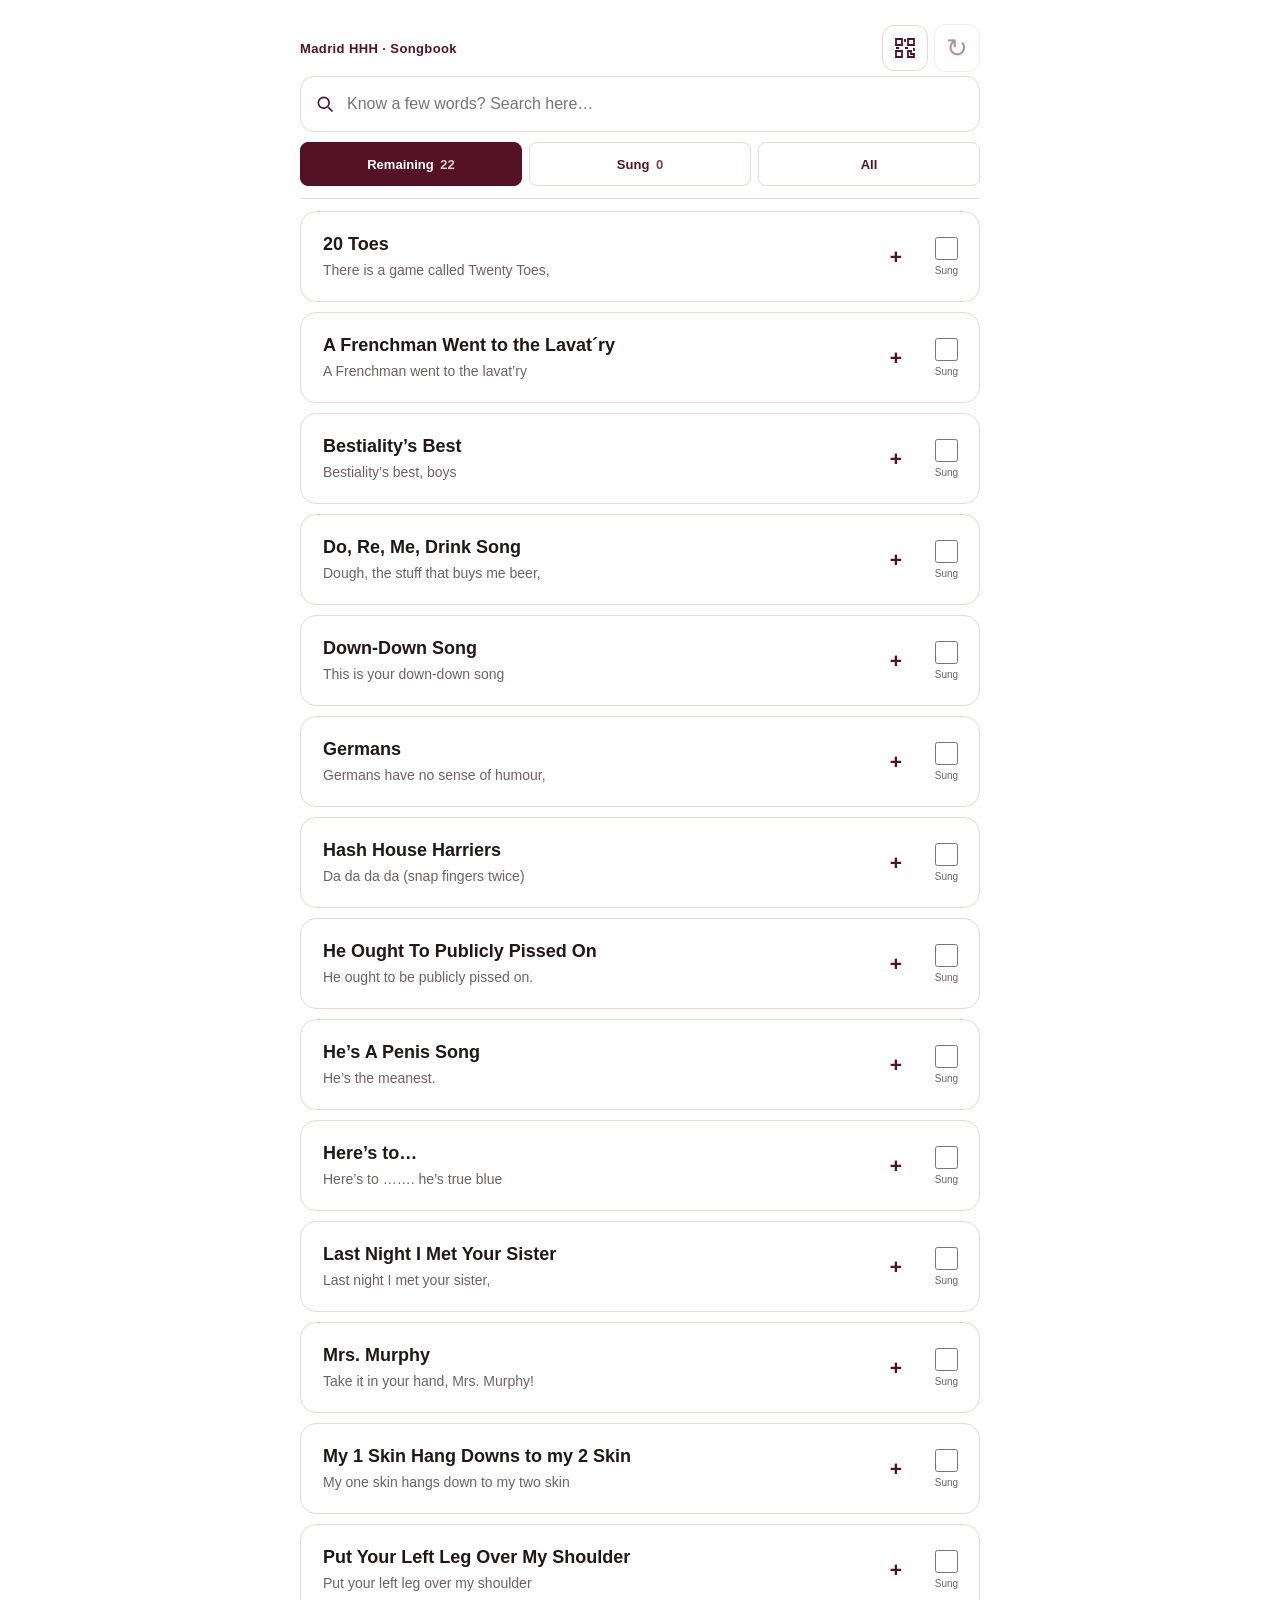
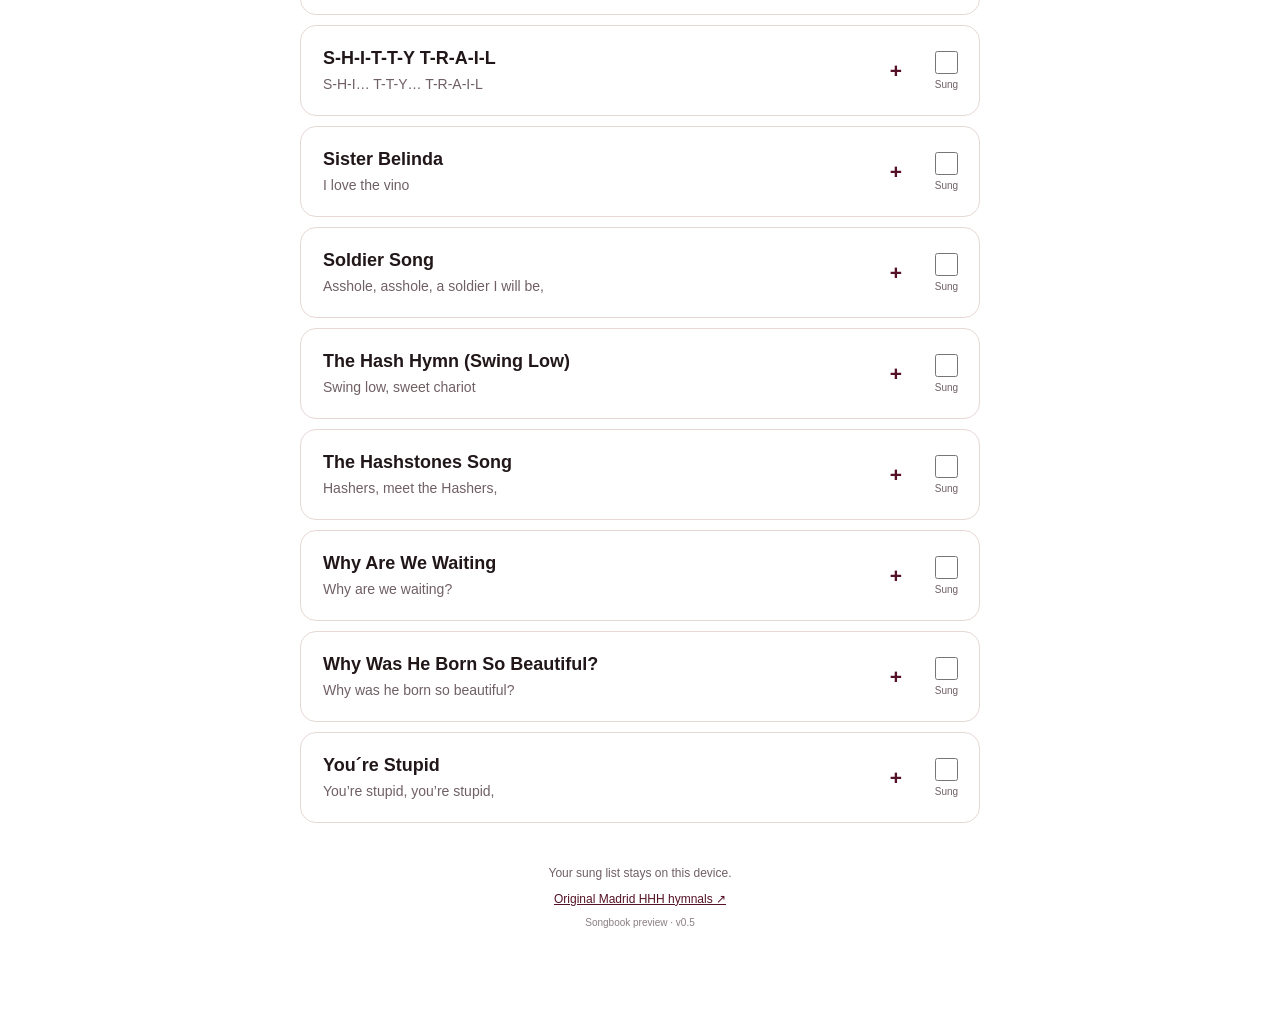
==== commit 5f943b64: "Move New circle to header immediately after QR button" ====
--- a/songs/index.html
+++ b/songs/index.html
@@ -6,7 +6,7 @@
   <meta name="theme-color" content="#551226">
   <meta name="description" content="Madrid HHH pocket songbook. Find a song, join the chorus, and keep track of what you've sung.">
   <title>Songbook · Madrid HHH</title>
-  <link rel="stylesheet" href="songbook.css?v=0.4">
+  <link rel="stylesheet" href="songbook.css?v=0.5">
   <script src="vendor/qrcode.js" defer></script>
   <script src="songs.js" defer></script>
   <script src="songbook.js" defer></script>
@@ -15,17 +15,17 @@
   <a class="skip" href="#songs">Skip to songs</a>
   <div class="page">
     <header>
-      <div class="brand-row"><a class="brand" href="../">Madrid HHH <span>·</span> Songbook</a><button id="share" class="icon-button" aria-label="Share songbook and show QR code"><svg viewBox="0 0 24 24" fill="none" stroke="currentColor" stroke-width="1.8" aria-hidden="true"><path d="M9 3H3v6h6zM21 3h-6v6h6zM9 15H3v6h6zM15 15h3v3h3v3h-6zM21 12v3M12 3v3M12 12h3M3 12h3"/></svg></button></div>
+      <div class="brand-row"><a class="brand" href="../">Madrid HHH <span>·</span> Songbook</a><div class="header-actions"><button id="share" class="icon-button" aria-label="Share songbook and show QR code"><svg viewBox="0 0 24 24" fill="none" stroke="currentColor" stroke-width="1.8" aria-hidden="true"><path d="M9 3H3v6h6zM21 3h-6v6h6zM9 15H3v6h6zM15 15h3v3h3v3h-6zM21 12v3M12 3v3M12 12h3M3 12h3"/></svg></button><button id="reset" class="icon-button reset-button" aria-label="New circle" title="New circle">↻</button></div></div>
       <h1 class="sr-only">Madrid HHH Songbook</h1>
     </header>
     <section class="controls" aria-label="Find a song">
       <label class="search"><svg viewBox="0 0 24 24" fill="none" stroke="currentColor" stroke-width="2" aria-hidden="true"><circle cx="10.5" cy="10.5" r="6.5"/><path d="m16 16 5 5"/></svg><span class="sr-only">Search titles, opening lines or lyrics</span><input id="search" type="search" placeholder="Know a few words? Search here…" autocomplete="off"></label>
       <div class="filters" role="group" aria-label="Show songs"><button data-filter="remaining" aria-pressed="true">Remaining <span id="remaining-count"></span></button><button data-filter="sung" aria-pressed="false">Sung <span id="sung-count"></span></button><button data-filter="all" aria-pressed="false">All</button></div>
     </section>
-    <div class="list-heading"><p id="results" class="sr-only" role="status" aria-live="polite"></p><button class="text-button" id="reset">New circle ↻</button></div>
+    <p id="results" class="sr-only" role="status" aria-live="polite"></p>
     <main id="songs" tabindex="-1"></main>
     <noscript><p>This interactive preview needs JavaScript. <a href="https://madridhhh.com/hash-hymnals/">Read the current hymnals here.</a></p></noscript>
-    <footer><p>Your sung list stays on this device.</p><a href="https://madridhhh.com/hash-hymnals/">Original Madrid HHH hymnals ↗</a><p class="version">Songbook preview · v0.4</p></footer>
+    <footer><p>Your sung list stays on this device.</p><a href="https://madridhhh.com/hash-hymnals/">Original Madrid HHH hymnals ↗</a><p class="version">Songbook preview · v0.5</p></footer>
   </div>
   <div id="toast" class="toast" hidden><span id="toast-message" role="status"></span><button id="undo">Undo</button></div>
   <dialog id="share-dialog" aria-labelledby="share-title"><div class="dialog-top"><h2 id="share-title">Bring everyone in.</h2><button class="icon-button close" aria-label="Close sharing">×</button></div><p>Scan this code to open the songbook.</p><div id="qr"></div><p id="local-note" hidden>This is a local preview. Its QR code will work on other phones once the page is hosted.</p><label class="sr-only" for="share-url">Songbook URL</label><input id="share-url" readonly><button id="copy" class="primary">Copy link</button><p id="copy-status" role="status"></p></dialog>
--- a/songs/songbook.css
+++ b/songs/songbook.css
@@ -1,2 +1,4 @@
 :root{--wine:#551226;--wine-mid:#791f3b;--cream:#f6efe2;--paper:#ffffff;--ink:#211719;--muted:#706064;--line:#e6d9d5;--gold:#d7b56d;font-family:"Trebuchet MS",Arial,sans-serif;color:var(--ink);background:var(--paper);font-synthesis:none}
-*{box-sizing:border-box}body{margin:0}button,input{font:inherit}button,a,input{-webkit-tap-highlight-color:transparent}button{cursor:pointer}button:focus-visible,a:focus-visible,input:focus-visible,main:focus-visible{outline:3px solid #a76618;outline-offset:4px}a{color:var(--wine)}button{min-height:46px;border:1px solid var(--line);border-radius:12px;background:white;color:var(--wine);font-weight:650;padding:10px 14px}button:hover{background:var(--cream)}[hidden]{display:none!important}.page{width:min(100% - 36px,680px);margin:auto}header{padding:16px 0 0}.brand-row{display:flex;align-items:center;justify-content:space-between;gap:12px;margin-bottom:0}.brand{font-size:13px;font-weight:800;letter-spacing:.03em;text-decoration:none}.brand span,h1 span{color:var(--wine-mid)}.icon-button{width:46px;flex-shrink:0;padding:10px;display:grid;place-items:center}.icon-button svg{width:24px;height:24px}.eyebrow{text-transform:uppercase;letter-spacing:.1em;font-size:10px;font-weight:750;color:var(--wine-mid)}h1{font-size:clamp(32px,8.5vw,48px);line-height:1.1;letter-spacing:-.055em;margin:12px 0}p{line-height:1.55}.intro{color:var(--muted);font-size:14px;margin:0}.controls{position:sticky;top:0;z-index:3;background:var(--paper);padding:4px 0 12px;border-bottom:1px solid var(--line)}.search{display:flex;align-items:center;gap:10px;background:white;border:1px solid var(--line);border-radius:14px;padding:0 14px}.search svg{width:20px;height:20px;flex-shrink:0;color:var(--wine)}input[type=search]{width:100%;min-width:0;border:0;background:transparent;min-height:54px;font-size:16px;color:var(--ink)}input[type=search]:focus{outline-offset:0}.filters{display:flex;gap:7px;margin-top:10px}.filters button{border-radius:8px;min-height:44px;font-size:13px;flex:1;white-space:nowrap;padding:9px 10px}.filters button[aria-pressed=true]{background:var(--wine);color:white;border-color:var(--wine)}.filters span{opacity:.8;margin-left:3px}.list-heading{display:flex;align-items:center;justify-content:flex-end;gap:8px;padding:10px 0}.list-heading p{font-size:12px;color:var(--muted);margin:0}.text-button{border:0;background:transparent;font-size:12px;padding-right:0}.song{background:white;border:1px solid var(--line);border-radius:16px;margin-bottom:10px;overflow:hidden;scroll-margin-top:150px}.song.open{border-color:#b58a97;box-shadow:0 6px 22px #55122609}.song-heading{display:flex;align-items:center;margin:0}.toggle{width:100%;display:flex;align-items:center;justify-content:space-between;gap:12px;flex:1;min-width:0;border:0;text-align:left;padding:18px 16px;border-radius:0;background:transparent;min-height:89px;color:var(--ink)}.toggle>span:first-child{flex:1;min-width:0}.song-title{display:block;font-size:16px;font-weight:750;line-height:1.35;overflow-wrap:anywhere}.first-line{display:block;font-size:13px;line-height:1.4;font-weight:400;color:var(--muted);margin-top:5px}.chevron{font-size:21px;line-height:1;color:var(--wine);flex-shrink:0}.sung-label{padding:10px 15px 10px 5px;display:flex;align-items:center;flex-direction:column;gap:5px;color:var(--muted);font-size:10px;cursor:pointer;min-width:55px}.sung-label input{width:23px;height:23px;margin:0;accent-color:var(--wine);cursor:pointer}.lyrics-panel{padding:0 18px 20px;border-top:1px solid var(--line)}.reader-tools{display:flex;align-items:center;justify-content:space-between;gap:10px;padding:12px 0}.reader-tools small{color:var(--muted);font-size:11px}.reader-tools button{padding:6px 11px;min-width:44px}.lyrics{white-space:pre-wrap;font-size:var(--lyric-size,20px);line-height:1.65;margin:10px 0 24px;overflow-wrap:anywhere}.lyric-note{font-size:13px;color:var(--muted)}.missing{background:var(--paper);padding:16px;border-radius:12px;font-size:14px}.empty{text-align:center;padding:40px 15px;color:var(--muted)}.empty strong{display:block;color:var(--wine);font-size:21px}.preview-note{font-size:12px;color:var(--muted);border-left:3px solid var(--gold);padding:12px 15px;margin-top:26px;background:var(--cream);line-height:1.6}.preview-note strong{display:block;color:var(--wine)}footer{text-align:center;color:var(--muted);font-size:12px;padding:22px 0 70px}footer p{margin:9px 0}.version{font-size:10px;opacity:.8}.toast{position:fixed;bottom:max(18px,env(safe-area-inset-bottom));left:50%;transform:translateX(-50%);z-index:8;width:min(calc(100% - 28px),470px);display:flex;align-items:center;justify-content:space-between;gap:12px;background:var(--wine);color:white;padding:10px 16px;border-radius:15px;box-shadow:0 5px 25px #21171930;font-size:13px}.toast button{background:transparent;color:white;border-color:#ffffff66}dialog{border:1px solid var(--line);border-radius:22px;padding:24px;width:min(calc(100% - 30px),420px);color:var(--ink);background:var(--paper)}dialog::backdrop{background:#21171999}dialog h2{font-size:24px;letter-spacing:-.04em;margin:0}.dialog-top{display:flex;align-items:center;justify-content:space-between;gap:10px}.dialog-top .close{font-size:23px}dialog p{font-size:14px;color:var(--muted)}#qr{background:white;padding:16px;border-radius:14px;display:grid;place-items:center}#qr svg{display:block;width:min(100%,240px);height:auto}#share-url{width:100%;padding:12px;border:1px solid var(--line);border-radius:10px;font-size:12px;margin:16px 0;min-height:44px}.primary{background:var(--wine);color:white;border-color:var(--wine)}.primary:hover{background:var(--wine-mid)}#copy{width:100%}.dialog-actions{display:flex;gap:10px;margin-top:20px}.dialog-actions button{flex:1}.sr-only{position:absolute;width:1px;height:1px;padding:0;margin:-1px;overflow:hidden;clip:rect(0,0,0,0);white-space:nowrap;border:0}.skip{position:absolute;left:12px;top:-100px;z-index:10;background:white;padding:14px}.skip:focus{top:12px}@media(min-width:700px){header{padding-top:24px}.brand-row{margin-bottom:0}.toggle{padding:20px 22px}.song-title{font-size:18px}.first-line{font-size:14px}}@media(prefers-reduced-motion:no-preference){.song{transition:border-color .15s}.chevron{transition:transform .15s}}@media print{.controls,.list-heading,.sung-label,footer,.toast,.reader-tools,.preview-note,#share{display:none}.lyrics-panel[hidden]{display:block!important}.song{break-inside:avoid}.page{width:100%}}
+*{box-sizing:border-box}html,body{background:#fff;color-scheme:light}body{margin:0}button,input{font:inherit}button,a,input{-webkit-tap-highlight-color:transparent}button{cursor:pointer}button:focus-visible,a:focus-visible,input:focus-visible,main:focus-visible{outline:3px solid #a76618;outline-offset:4px}a{color:var(--wine)}button{min-height:46px;border:1px solid var(--line);border-radius:12px;background:white;color:var(--wine);font-weight:650;padding:10px 14px}button:hover{background:var(--cream)}[hidden]{display:none!important}.page{width:min(100% - 36px,680px);margin:auto}header{padding:16px 0 0}.brand-row{display:flex;align-items:center;justify-content:space-between;gap:12px;margin-bottom:0}.brand{font-size:13px;font-weight:800;letter-spacing:.03em;text-decoration:none}.brand span,h1 span{color:var(--wine-mid)}.icon-button{width:46px;flex-shrink:0;padding:10px;display:grid;place-items:center}.icon-button svg{width:24px;height:24px}.eyebrow{text-transform:uppercase;letter-spacing:.1em;font-size:10px;font-weight:750;color:var(--wine-mid)}h1{font-size:clamp(32px,8.5vw,48px);line-height:1.1;letter-spacing:-.055em;margin:12px 0}p{line-height:1.55}.intro{color:var(--muted);font-size:14px;margin:0}.controls{position:sticky;top:0;z-index:3;background:var(--paper);padding:4px 0 12px;border-bottom:1px solid var(--line)}.search{display:flex;align-items:center;gap:10px;background:white;border:1px solid var(--line);border-radius:14px;padding:0 14px}.search svg{width:20px;height:20px;flex-shrink:0;color:var(--wine)}input[type=search]{width:100%;min-width:0;border:0;background:transparent;min-height:54px;font-size:16px;color:var(--ink)}input[type=search]:focus{outline-offset:0}.filters{display:flex;gap:7px;margin-top:10px}.filters button{border-radius:8px;min-height:44px;font-size:13px;flex:1;white-space:nowrap;padding:9px 10px}.filters button[aria-pressed=true]{background:var(--wine);color:white;border-color:var(--wine)}.filters span{opacity:.8;margin-left:3px}.list-heading{display:flex;align-items:center;justify-content:flex-end;gap:8px;padding:10px 0}.list-heading p{font-size:12px;color:var(--muted);margin:0}.text-button{border:0;background:transparent;font-size:12px;padding-right:0}.song{background:white;border:1px solid var(--line);border-radius:16px;margin-bottom:10px;overflow:hidden;scroll-margin-top:150px}.song.open{border-color:#b58a97;box-shadow:0 6px 22px #55122609}.song-heading{display:grid;grid-template-columns:minmax(0,1fr) 55px;align-items:center;margin:0}.toggle{width:100%;display:grid;grid-template-columns:minmax(0,1fr) 28px;align-items:center;gap:12px;flex:1;min-width:0;border:0;text-align:left;padding:18px 16px;border-radius:0;background:transparent;min-height:89px;color:var(--ink)}.toggle>span:first-child{flex:1;min-width:0}.song-title{display:block;font-size:16px;font-weight:750;line-height:1.35;overflow-wrap:anywhere}.first-line{display:block;font-size:13px;line-height:1.4;font-weight:400;color:var(--muted);margin-top:5px}.chevron{justify-self:end;font-size:21px;line-height:1;color:var(--wine);flex-shrink:0}.sung-label{padding:10px 15px 10px 5px;display:flex;align-items:center;flex-direction:column;gap:5px;color:var(--muted);font-size:10px;cursor:pointer;min-width:55px}.sung-label input{width:23px;height:23px;margin:0;accent-color:var(--wine);cursor:pointer}.lyrics-panel{padding:0 18px 20px;border-top:1px solid var(--line)}.reader-tools{display:flex;align-items:center;justify-content:space-between;gap:10px;padding:12px 0}.reader-tools small{color:var(--muted);font-size:11px}.reader-tools button{padding:6px 11px;min-width:44px}.lyrics{white-space:pre-wrap;font-size:var(--lyric-size,20px);line-height:1.65;margin:10px 0 24px;overflow-wrap:anywhere}.lyric-note{font-size:13px;color:var(--muted)}.missing{background:var(--paper);padding:16px;border-radius:12px;font-size:14px}.empty{text-align:center;padding:40px 15px;color:var(--muted)}.empty strong{display:block;color:var(--wine);font-size:21px}.preview-note{font-size:12px;color:var(--muted);border-left:3px solid var(--gold);padding:12px 15px;margin-top:26px;background:var(--cream);line-height:1.6}.preview-note strong{display:block;color:var(--wine)}footer{text-align:center;color:var(--muted);font-size:12px;padding:22px 0 70px}footer p{margin:9px 0}.version{font-size:10px;opacity:.8}.toast{position:fixed;bottom:max(18px,env(safe-area-inset-bottom));left:50%;transform:translateX(-50%);z-index:8;width:min(calc(100% - 28px),470px);display:flex;align-items:center;justify-content:space-between;gap:12px;background:var(--wine);color:white;padding:10px 16px;border-radius:15px;box-shadow:0 5px 25px #21171930;font-size:13px}.toast button{background:transparent;color:white;border-color:#ffffff66}dialog{border:1px solid var(--line);border-radius:22px;padding:24px;width:min(calc(100% - 30px),420px);color:var(--ink);background:var(--paper)}dialog::backdrop{background:#21171999}dialog h2{font-size:24px;letter-spacing:-.04em;margin:0}.dialog-top{display:flex;align-items:center;justify-content:space-between;gap:10px}.dialog-top .close{font-size:23px}dialog p{font-size:14px;color:var(--muted)}#qr{background:white;padding:16px;border-radius:14px;display:grid;place-items:center}#qr svg{display:block;width:min(100%,240px);height:auto}#share-url{width:100%;padding:12px;border:1px solid var(--line);border-radius:10px;font-size:12px;margin:16px 0;min-height:44px}.primary{background:var(--wine);color:white;border-color:var(--wine)}.primary:hover{background:var(--wine-mid)}#copy{width:100%}.dialog-actions{display:flex;gap:10px;margin-top:20px}.dialog-actions button{flex:1}.sr-only{position:absolute;width:1px;height:1px;padding:0;margin:-1px;overflow:hidden;clip:rect(0,0,0,0);white-space:nowrap;border:0}.skip{position:absolute;left:12px;top:-100px;z-index:10;background:white;padding:14px}.skip:focus{top:12px}@media(min-width:700px){header{padding-top:24px}.brand-row{margin-bottom:0}.toggle{padding:20px 22px}.song-title{font-size:18px}.first-line{font-size:14px}}@media(prefers-reduced-motion:no-preference){.song{transition:border-color .15s}.chevron{transition:transform .15s}}@media print{.controls,.list-heading,.sung-label,footer,.toast,.reader-tools,.preview-note,#share{display:none}.lyrics-panel[hidden]{display:block!important}.song{break-inside:avoid}.page{width:100%}}
+
+.header-actions{display:flex;align-items:center;gap:6px;flex-shrink:0}.brand{min-width:0}.reset-button{font-size:26px;line-height:1}.reset-button:disabled{opacity:.45;cursor:default}#songs{margin-top:12px}
